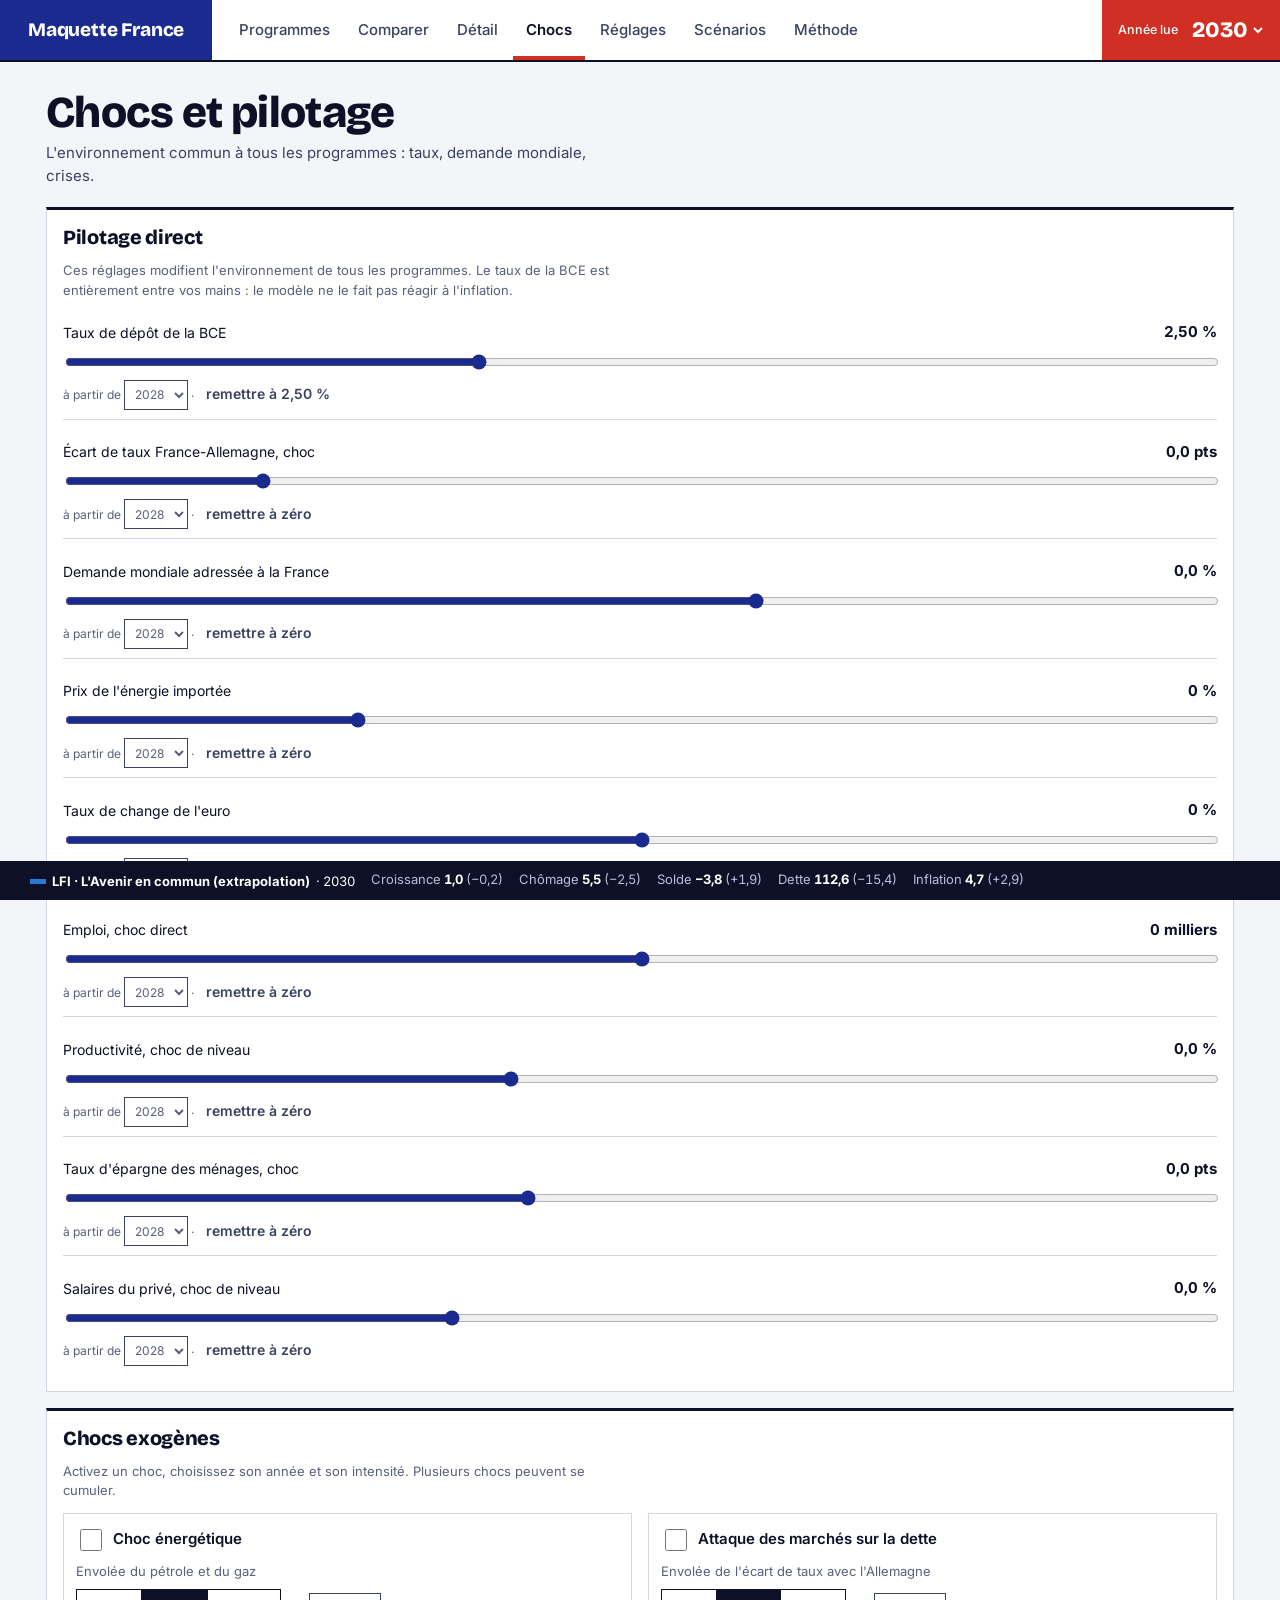
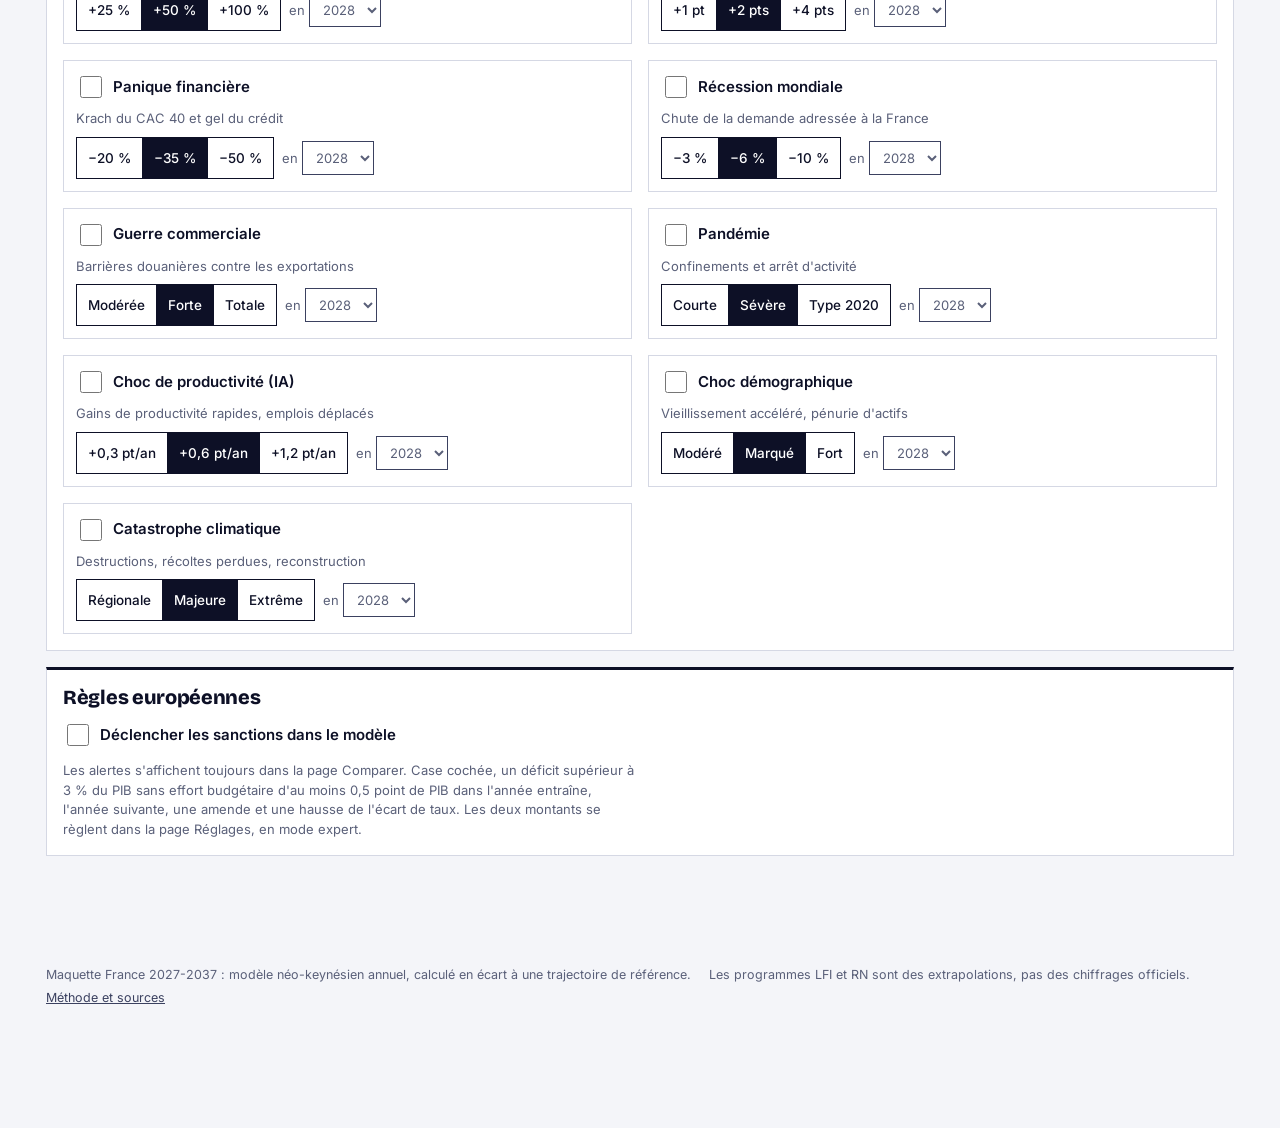
==== chocs.html @ 3ec46826 "Première version du site Maquette France 2027-2037 Page de garde, programmes à mesures cochables, co" ====
<!DOCTYPE html>
<html lang="fr">
<head>
<meta charset="utf-8">
<meta name="viewport" content="width=device-width, initial-scale=1">
<title>Chocs et pilotage · Maquette France 2027-2037</title>
<meta name="description" content="Maquette de l'économie française : cochez les mesures d'un programme, lisez l'effet sur la croissance, l'emploi, le déficit et la dette jusqu'en 2037.">
<link rel="preconnect" href="https://fonts.googleapis.com">
<link rel="preconnect" href="https://fonts.gstatic.com" crossorigin>
<link href="https://fonts.googleapis.com/css2?family=Bricolage+Grotesque:opsz,wght@12..96,600;12..96,800&amp;family=Inter:wght@400;500;600;700&amp;display=swap" rel="stylesheet">
<link rel="stylesheet" href="css/style.css">
</head>
<body data-page="chocs">
<a class="skip" href="#view">Aller au contenu</a>
<header class="top">
  <a class="logo" href="index.html">Maquette France</a>
  <nav class="nav" aria-label="Pages du site">
    <a href="programmes.html">Programmes</a>
    <a href="comparer.html">Comparer</a>
    <a href="detail.html">Détail</a>
    <a href="chocs.html" aria-current="page">Chocs</a>
    <a href="reglages.html">Réglages</a>
    <a href="scenarios.html">Scénarios</a>
    <a href="methode.html">Méthode</a>
  </nav>
  <label class="year"><span>Année lue</span><select id="year" data-act="year" aria-label="Année lue"><option>2027</option><option>2028</option><option>2029</option><option>2030</option><option>2031</option><option>2032</option><option>2037</option></select></label>
</header>
<div class="pagehead">
  <h1>Chocs et pilotage</h1>
  <p>L'environnement commun à tous les programmes : taux, demande mondiale, crises.</p>
</div>
<main id="view"></main>
<div id="live" aria-live="polite"><div class="in"></div></div>
<footer class="foot"><span>Maquette France 2027-2037 : modèle néo-keynésien annuel, calculé en écart à une trajectoire de référence.</span><span>Les programmes LFI et RN sont des extrapolations, pas des chiffrages officiels.</span><a href="methode.html">Méthode et sources</a></footer>
<script src="js/moteur.js"></script>
<script src="js/programmes.js"></script>
<script src="js/app.js"></script>
</body>
</html>
---- css/style.css ----
/* Maquette France 2027-2037 — feuille de style.
   Direction « Cocarde » : bleu cobalt, blanc froid, rouge vif, encre bleu-noir ; angles droits, traits d'encre.
   La page de garde est le drapeau ; les pages intérieures en gardent le bandeau (bleu à gauche, rouge à droite). */
:root{
  --bg:#F4F5F9; --surface:#FFFFFF; --surface2:#ECEEF5; --ink:#0D1026; --ink2:#3B4160; --muted:#5A6079; --line:#D5D8E4;
  --blue:#1B2A8F; --red:#D12F23; --blue-soft:#D9DFFF;
  --accent:#0D1026; --on-accent:#FFFFFF;
  --s0:#737b87; --s1:#2a78d6; --s2:#eb6834; --s3:#1baf7a; --s4:#eda100; --s5:#e87ba4; --s6:#6250d6;
  --pos:#1B2A8F; --neg:#D12F23;
  --good:#0ca30c; --warn:#fab219; --serious:#ec835a; --crit:#C22A20;
  --font:"Inter",system-ui,-apple-system,"Segoe UI",sans-serif; --display:"Bricolage Grotesque","Inter",system-ui,sans-serif;
  color-scheme:light;
}
*{box-sizing:border-box}
html,body{margin:0}
body{background:var(--bg);color:var(--ink);font-family:var(--font);font-size:15px;line-height:1.5;-webkit-text-size-adjust:100%}
button,input,select,textarea{font:inherit;color:inherit}
h1,h2,h3{font-family:var(--display);font-weight:800;margin:0;text-wrap:balance;letter-spacing:-.015em}
h1{font-size:30px;line-height:1.05}
h2{font-size:20px;line-height:1.15}
h3{font-family:var(--font);font-size:12.5px;font-weight:600;text-transform:uppercase;letter-spacing:.08em;color:var(--ink2)}
p{margin:0}
a{color:inherit}
.skip{position:absolute;left:-999px;top:0;background:var(--ink);color:#fff;padding:10px 14px;z-index:50}
.skip:focus{left:0}

/* ---------- Bandeau ---------- */
.top{display:flex;flex-wrap:wrap;align-items:stretch;background:var(--surface);border-bottom:2px solid var(--ink)}
.logo{display:flex;align-items:center;min-height:56px;padding:0 22px;background:var(--blue);color:#fff;font-family:var(--display);font-weight:800;font-size:19px;letter-spacing:-.01em;text-decoration:none;flex:1 1 auto}
.nav{order:3;flex:1 0 100%;display:flex;gap:2px;overflow-x:auto;padding:0 10px;scrollbar-width:none;border-top:1px solid var(--line)}
.nav::-webkit-scrollbar{display:none}
.nav a{display:flex;align-items:center;min-height:46px;padding:0 11px;white-space:nowrap;text-decoration:none;font-weight:500;color:var(--ink2);border-bottom:4px solid transparent;border-top:4px solid transparent}
.nav a:hover{color:var(--ink)}
.nav a[aria-current="page"]{color:var(--ink);font-weight:600;border-bottom-color:var(--red)}
.year{display:flex;align-items:center;gap:8px;padding:0 14px 0 16px;background:var(--red);color:#fff;font-size:12.5px;font-weight:500;flex:0 0 auto}
.year select{background:transparent;border:0;color:#fff;font-family:var(--display);font-weight:800;font-size:22px;min-height:44px;padding:0 2px;cursor:pointer}
.year select option{color:var(--ink);background:#fff;font-family:var(--font);font-size:16px;font-weight:400}
@media(min-width:900px){
  .top{position:sticky;top:0;z-index:20;flex-wrap:nowrap}
  .logo{flex:0 0 auto;min-height:60px;padding:0 28px}
  .nav{order:0;flex:1 1 auto;border-top:0;padding:0 14px}
  .nav a{min-height:60px;padding:0 13px}
}

/* ---------- Pages ---------- */
.pagehead{max-width:1220px;margin:0 auto;padding:28px 16px 4px;display:flex;flex-direction:column;gap:6px}
.pagehead h1{font-size:clamp(30px,5vw,44px)}
.pagehead p{color:var(--ink2);max-width:60ch}
main#view{max-width:1220px;margin:0 auto;padding:16px 16px 110px;display:flex;flex-direction:column;gap:16px}
.card{background:var(--surface);border:1px solid var(--line);border-top:3px solid var(--ink);padding:16px;display:flex;flex-direction:column;gap:12px;min-width:0}
.row{display:flex;flex-wrap:wrap;gap:8px;align-items:center}
.between{justify-content:space-between}
.lbl{font-size:12px;color:var(--muted);text-transform:uppercase;letter-spacing:.08em;font-weight:600}
.chips{display:flex;flex-wrap:wrap;gap:6px}
.chip{border:1.5px solid var(--ink);background:var(--surface);padding:6px 12px;cursor:pointer;display:inline-flex;align-items:center;gap:8px;font-size:14px;font-weight:500;min-height:40px;text-align:left}
.chip[aria-pressed="true"]{background:var(--ink);color:#fff}
.chip.scen[aria-pressed="true"]{background:var(--ink);color:#fff}
.chip.scen[aria-pressed="false"]{color:var(--muted);border-color:var(--line)}
.chip.scen[aria-pressed="false"] .sw{opacity:.4}
span.chip{cursor:default}
.chip.add{border-style:dashed;color:var(--ink2)}
.sw{width:16px;height:5px;display:inline-block;flex:none}
.chip[aria-pressed="true"] .sw{outline:1px solid rgba(255,255,255,.55)}
.sw.dash{background:repeating-linear-gradient(90deg,var(--c) 0 5px,transparent 5px 8px)!important}
.btn{border:1.5px solid var(--ink);background:var(--surface);padding:8px 14px;cursor:pointer;min-height:42px;font-weight:600;font-size:14px;text-decoration:none;display:inline-flex;align-items:center}
.btn:hover{background:var(--surface2)}
.btn.primary{background:var(--ink);color:#fff}
.btn.primary:hover{background:var(--blue)}
.btn.ghost{border-color:transparent;color:var(--ink2)}
.btn.danger{color:var(--crit);border-color:var(--crit)}
.btn:disabled{opacity:.5;cursor:default}
.lnk{border:0;background:none;padding:6px 0;min-height:36px;cursor:pointer;font-weight:600;font-size:13px;color:var(--blue);text-decoration:underline;text-underline-offset:3px}
a:focus-visible,button:focus-visible,input:focus-visible,select:focus-visible,textarea:focus-visible,summary:focus-visible{outline:3px solid var(--blue);outline-offset:2px}
.year select:focus-visible,.logo:focus-visible{outline-color:#fff;outline-offset:-4px}
select,input[type=number],input[type=text],textarea{background:var(--surface);border:1.5px solid var(--ink2);border-radius:0;padding:7px 9px;min-height:42px;max-width:100%}
input[type=number]{width:96px;font-variant-numeric:tabular-nums}
input[type=range]{width:100%;accent-color:var(--blue);min-height:28px}
input[type=checkbox]{accent-color:var(--blue)}
.scroll{overflow-x:auto}
table{border-collapse:collapse;width:100%;font-variant-numeric:tabular-nums}
th,td{padding:9px 10px;text-align:right;border-bottom:1px solid var(--line);vertical-align:top;white-space:nowrap}
th:first-child,td:first-child{text-align:left;white-space:normal;min-width:128px}
thead th{font-size:12.5px;color:var(--ink2);font-weight:600;white-space:normal;vertical-align:bottom;border-bottom:1.5px solid var(--ink)}
th:first-child,td:first-child{position:sticky;left:0;background:var(--surface);z-index:1}
.nm{display:inline-block;max-width:24ch;overflow:hidden;text-overflow:ellipsis;white-space:nowrap;vertical-align:bottom}
@media(max-width:640px){th,td{padding:8px 6px}th:first-child,td:first-child{min-width:104px;max-width:132px}.nm{max-width:7ch}.vs{display:none}.a{font-size:0}.a::after{content:"–";font-size:11.5px}td .v{font-size:14.5px}td .d{font-size:11.5px}}
td .d{display:block;font-size:12px;color:var(--muted)}
td .v{font-weight:600;font-size:15.5px}
tr:last-child td{border-bottom:0}
.hd{display:inline-flex;align-items:center;gap:6px;justify-content:flex-end}
.pill{display:inline-flex;gap:8px;align-items:flex-start;padding:7px 10px;font-size:13.5px;background:var(--surface2);border:1px solid var(--line)}
.pill b{font-weight:700;text-transform:uppercase;font-size:11.5px;letter-spacing:.06em;padding-top:2px}
.pill.warn b{color:#8A5A00} .pill.crit b{color:var(--crit)} .pill.ok b{color:#0A7A0A}
.pill.crit{border-color:var(--crit)}
.alerts{display:flex;flex-direction:column;gap:6px}
.note{color:var(--muted);font-size:13px;max-width:72ch}
.chart{position:relative;width:100%}
.chart svg{display:block;width:100%;height:auto;touch-action:pan-y}
.tip{position:absolute;pointer-events:none;background:var(--surface);border:1.5px solid var(--ink);padding:8px 10px;font-size:13px;box-shadow:4px 4px 0 rgba(13,16,38,.12);min-width:150px;z-index:5;font-variant-numeric:tabular-nums}
.tip .t{font-weight:700;margin-bottom:4px;font-family:var(--display)}
.tip .r{display:flex;justify-content:space-between;gap:12px;align-items:center}
.tip .r span:first-child{display:inline-flex;gap:6px;align-items:center;color:var(--ink2)}
.legend{display:flex;flex-wrap:wrap;gap:6px 14px;font-size:13px;color:var(--ink2)}
.legend span{display:inline-flex;align-items:center;gap:6px}
.bars{display:flex;flex-direction:column;gap:5px}
.bar{display:grid;grid-template-columns:minmax(110px,34%) 1fr 64px;gap:8px;align-items:center;font-size:13.5px}
.bar .track{position:relative;height:16px;background:linear-gradient(90deg,transparent calc(50% - .5px),var(--ink2) calc(50% - .5px),var(--ink2) calc(50% + .5px),transparent calc(50% + .5px))}
.bar .fill{position:absolute;top:1px;bottom:1px;background:var(--pos);left:50%}
.bar .fill.n{background:var(--neg);left:auto;right:50%}
.bar .val{text-align:right;font-variant-numeric:tabular-nums;font-weight:600}
.grid2{display:grid;grid-template-columns:1fr;gap:16px}
@media(min-width:860px){.grid2{grid-template-columns:1fr 1fr}}

/* ---------- Programmes : mesures cochables ---------- */
.pick{display:flex;flex-direction:column;gap:8px}
@media(max-width:700px){.pick .chips{flex-wrap:nowrap;overflow-x:auto;margin:0 -16px;padding:2px 16px 6px;scrollbar-width:none}.pick .chips::-webkit-scrollbar{display:none}.pick .chip{flex:none;white-space:nowrap}}
.pgrid{display:grid;grid-template-columns:minmax(0,1fr);gap:16px;align-items:start}
.pmain{display:flex;flex-direction:column;gap:16px;min-width:0}
.ptitle{font-size:clamp(26px,4.2vw,38px)}
@media(min-width:1000px){
  .pgrid{grid-template-columns:minmax(0,1fr) 410px}
  .pmain{grid-column:1;grid-row:1}
  .aside{grid-column:2;grid-row:1;position:sticky;top:78px;max-height:calc(100vh - 94px);overflow:auto}
}
.aside{border-top-color:var(--blue)}
.kpis{display:grid;grid-template-columns:repeat(3,minmax(0,1fr));gap:0;border-top:1px solid var(--line);border-left:1px solid var(--line)}
.kpi{display:flex;flex-direction:column;gap:1px;padding:10px 10px 11px;border-right:1px solid var(--line);border-bottom:1px solid var(--line);min-width:0}
.kl{font-size:11.5px;font-weight:600;text-transform:uppercase;letter-spacing:.06em;color:var(--muted)}
.kn{font-family:var(--display);font-weight:800;font-size:27px;line-height:1.1;font-variant-numeric:tabular-nums;letter-spacing:-.02em}
.kn small{display:block;font-family:var(--font);font-size:11.5px;font-weight:500;color:var(--muted);letter-spacing:0;margin:1px 0 2px}
.kd{font-size:12px;color:var(--ink2);font-variant-numeric:tabular-nums}
@media(max-width:420px){.kn{font-size:23px}.kpi{padding:8px 7px 9px}}
.secbox{gap:0;padding:0}
.sech{display:flex;flex-wrap:wrap;align-items:baseline;gap:2px 14px;padding:14px 16px 10px;border-bottom:1.5px solid var(--ink)}
.sech h2{font-size:18px;flex:1 1 240px}
.sech .sm{font-size:12.5px;color:var(--ink2);font-variant-numeric:tabular-nums}
.mrow{display:flex;align-items:flex-start;gap:0;border-bottom:1px solid var(--line)}
.mrow:last-child{border-bottom:0}
.mrow .ck{flex:none;width:24px;height:24px;margin:14px 6px 14px 16px;cursor:pointer}
.mrow.off .mt,.mrow.off .ms{color:var(--muted)}
.mrow.off .mt{font-weight:500}
.mrow.off{background:var(--bg)}
details.meas{flex:1;min-width:0}
details.meas>summary{position:relative;padding:12px 38px 12px 8px;cursor:pointer;display:flex;flex-direction:column;gap:2px;list-style:none;min-height:52px;justify-content:center}
details.meas>summary::-webkit-details-marker{display:none}
details.meas>summary::after{content:"+";position:absolute;right:14px;top:12px;color:var(--ink2);font-family:var(--display);font-weight:600;font-size:20px;line-height:1.2}
details.meas[open]>summary::after{content:"−"}
.meas .mt{font-weight:600;font-size:14.5px;line-height:1.3}
.meas .ms{font-size:12.5px;color:var(--ink2);font-variant-numeric:tabular-nums}
.meas .mb{padding:4px 14px 14px 8px;display:flex;flex-direction:column;gap:10px}
.meas label.sw-t{flex-direction:row;align-items:center;font-size:13.5px;color:var(--ink)}
.meas label{display:inline-flex;flex-direction:column;gap:3px;font-size:12px;color:var(--muted);max-width:100%;min-width:0}
.meas select,.meas input[type=text]{max-width:100%}
.meas .kv{font-size:13px}
.meas .hint{font-size:12.5px;color:var(--ink2);background:var(--surface2);padding:8px 10px}
.meas .x{border:0;background:none;color:var(--muted);cursor:pointer;font-size:18px;line-height:1;padding:4px 8px}
.dot{display:inline-block;width:9px;height:9px;margin:0 5px 1px 7px;vertical-align:middle;background:var(--muted)}
.dot.src-c{background:var(--good);border-radius:50%} .dot.src-m{background:var(--s1)} .dot.src-e{background:var(--warn);transform:rotate(45deg)}
.tag{font-size:11.5px;border:1px solid var(--ink2);padding:1px 8px;color:var(--ink2);font-weight:500}
.tag.src-c{border-color:var(--good)} .tag.src-m{border-color:var(--s1)} .tag.src-e{border-color:#B07A00}
.bt{display:flex;flex-direction:column;gap:6px;min-width:0}
.bt table{width:100%} .bt td{padding:2px 4px 2px 0} .bt th{font-size:12px;text-align:left;font-weight:500;color:var(--muted)}
.bt input[type=number]{width:100%;min-width:64px}
.step{display:inline-flex;align-items:center;gap:4px}
.step button{width:42px;height:42px;border:1.5px solid var(--ink2);background:var(--surface);cursor:pointer;font-size:18px}
.unit{font-size:13px;color:var(--ink2)}
details.manage>summary{cursor:pointer;font-weight:600;list-style:none;min-height:28px;display:flex;align-items:center;justify-content:space-between;gap:10px}
details.manage>summary::-webkit-details-marker{display:none}
details.manage>summary::after{content:"+";font-family:var(--display);font-size:20px;color:var(--ink2)}
details.manage[open]>summary::after{content:"−"}
.progbody{display:flex;flex-direction:column;gap:12px;padding-top:4px}

/* ---------- Chocs, réglages, scénarios, méthode ---------- */
.shock{border:1px solid var(--line);padding:12px;display:flex;flex-direction:column;gap:8px;background:var(--surface)}
.shock.on{border:1.5px solid var(--red)}
.sw-t{display:inline-flex;align-items:center;gap:8px;cursor:pointer;font-weight:600}
.sw-t input{width:22px;height:22px}
.seg{display:inline-flex;border:1.5px solid var(--ink)}
.seg button{border:0;background:var(--surface);padding:7px 11px;cursor:pointer;min-height:40px;font-size:13.5px;font-weight:500;border-right:1.5px solid var(--ink)}
.seg button:last-child{border-right:0}
.seg button[aria-pressed="true"]{background:var(--ink);color:#fff}
.param{display:grid;grid-template-columns:1fr auto;gap:2px 10px;align-items:center;padding:9px 0;border-bottom:1px solid var(--line)}
.param:last-child{border-bottom:0}
.param .name{font-size:14px}
.param .num{font-variant-numeric:tabular-nums;font-weight:700;min-width:56px;text-align:right}
.param input[type=range]{grid-column:1/-1}
.param .help{grid-column:1/-1;font-size:12px;color:var(--muted)}
.param.mod .name::after{content:" · modifié";color:var(--crit);font-size:12px;font-weight:600}
#live{position:fixed;left:0;right:0;bottom:0;background:var(--ink);color:#fff;padding:9px 14px calc(9px + env(safe-area-inset-bottom,0px));z-index:15;display:none}
#live .in{max-width:1220px;margin:0 auto;display:flex;gap:4px 16px;flex-wrap:wrap;align-items:baseline;font-size:13px;font-variant-numeric:tabular-nums}
#live b{font-weight:700}
#live .k{color:#B9BEDA}
#live .nm{max-width:16ch}
.src li{margin:4px 0}
.src{padding-left:18px;margin:0;font-size:13.5px;color:var(--ink2)}
.src a{color:var(--blue)}
.sc{display:flex;justify-content:space-between;gap:10px;align-items:center;padding:10px 0;border-bottom:1px solid var(--line);flex-wrap:wrap}
.sc:last-child{border-bottom:0}
.sc .m{font-size:12.5px;color:var(--muted)}
.kv{display:grid;grid-template-columns:1fr auto;gap:5px 12px;font-size:14px;font-variant-numeric:tabular-nums}
.kv span:nth-child(even){text-align:right;font-weight:700}
.foot{max-width:1220px;margin:0 auto;padding:0 16px 120px;color:var(--muted);font-size:12.5px;display:flex;flex-wrap:wrap;gap:4px 18px}
.foot a{color:var(--ink2)}
@media (prefers-reduced-motion:no-preference){.fill{transition:width .2s}}

/* ---------- Page de garde : le drapeau ---------- */
.cover{display:grid;grid-template-columns:1fr;min-height:100vh;min-height:100dvh;background:#FBFBFD}
.band{display:flex;flex-direction:column;justify-content:space-between;gap:28px;padding:22px 22px 26px;min-width:0}
.band.blue{background:var(--blue);color:#fff}
.band.red{background:var(--red);color:#fff}
.band.white{background:#FBFBFD;color:var(--ink);gap:28px;justify-content:flex-start}
.band p{font-size:15px;line-height:1.5;max-width:22em}
.band.blue p{color:var(--blue-soft)}
.wordmark{font-family:var(--display);font-weight:800;font-size:22px;letter-spacing:-.01em;text-decoration:none;color:#fff;align-self:flex-start;padding:6px 0}
.bandfoot{display:flex;flex-direction:column;gap:12px}
.big{font-family:var(--display);font-weight:800;font-size:88px;line-height:.84;letter-spacing:-.05em}
.big br{display:none}
.covernav{display:flex;flex-wrap:wrap;gap:4px 26px;font-size:15px;font-weight:600}
.covernav a{text-decoration:none;padding:12px 0;border-bottom:3px solid transparent}
.covernav a:hover{border-bottom-color:var(--red)}
.pitch{display:flex;flex-direction:column;gap:20px}
.pitch h1{font-size:clamp(36px,8.6vw,58px);line-height:1;letter-spacing:-.03em}
.pitch .lead{font-size:17px;line-height:1.55;color:var(--ink2);max-width:30em}
.cands{display:flex;flex-direction:column;gap:10px}
.cand{display:flex;align-items:center;gap:14px;min-height:60px;padding:8px 18px;border:2px solid var(--ink);cursor:pointer;background:#fff}
.cand input{width:22px;height:22px;margin:0;flex:none}
.cand .cn{font-size:17px;font-weight:600;flex:1}
.cand .ct{font-size:13px;color:var(--ink2)}
.cand.soon{border:2px dashed #8A90AB;color:var(--ink2);cursor:default;background:transparent}
.cand:has(input:checked){box-shadow:5px 5px 0 var(--blue)}
.ctas{display:flex;flex-wrap:wrap;align-items:center;gap:12px 28px;padding-top:6px}
.cta{display:inline-flex;align-items:center;min-height:56px;padding:0 30px;background:var(--ink);color:#fff;font-family:var(--display);font-size:18px;font-weight:600;text-decoration:none}
.cta:hover{background:var(--blue)}
.more{font-size:15px;font-weight:600;padding:14px 0}
.fine{font-size:13px;color:var(--muted);max-width:40em}
@media(min-width:960px){
  .cover{grid-template-columns:3fr 5fr 2.2fr}
  .band{padding:36px 36px 40px;gap:40px}
  .band.white{padding:28px clamp(28px,4vw,56px) 40px;gap:36px}
  .band.white .covernav{justify-content:flex-end}
  .pitch{flex:1;justify-content:center}
  .pitch h1{font-size:clamp(38px,4.4vw,58px)}
  .big{font-size:clamp(104px,12vw,172px)}
  .big br{display:inline}
  .bandfoot{gap:18px}
}
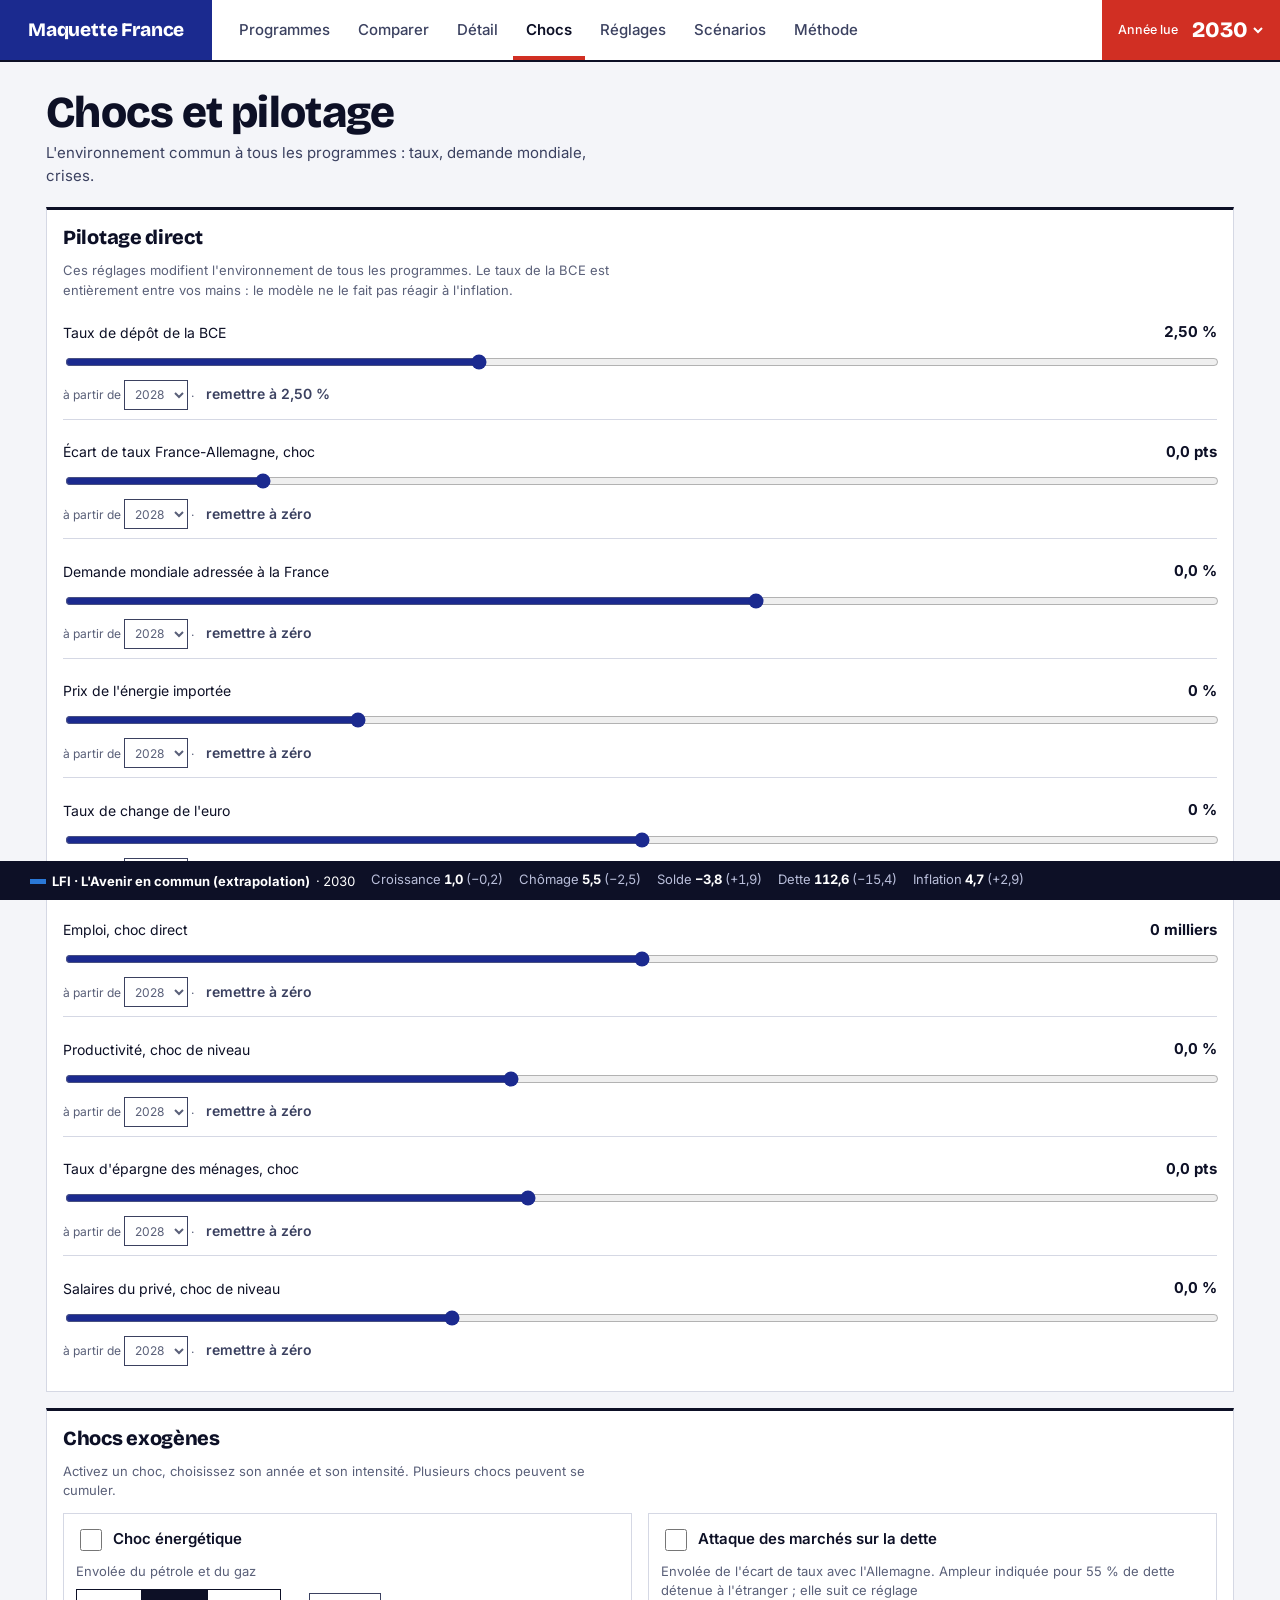
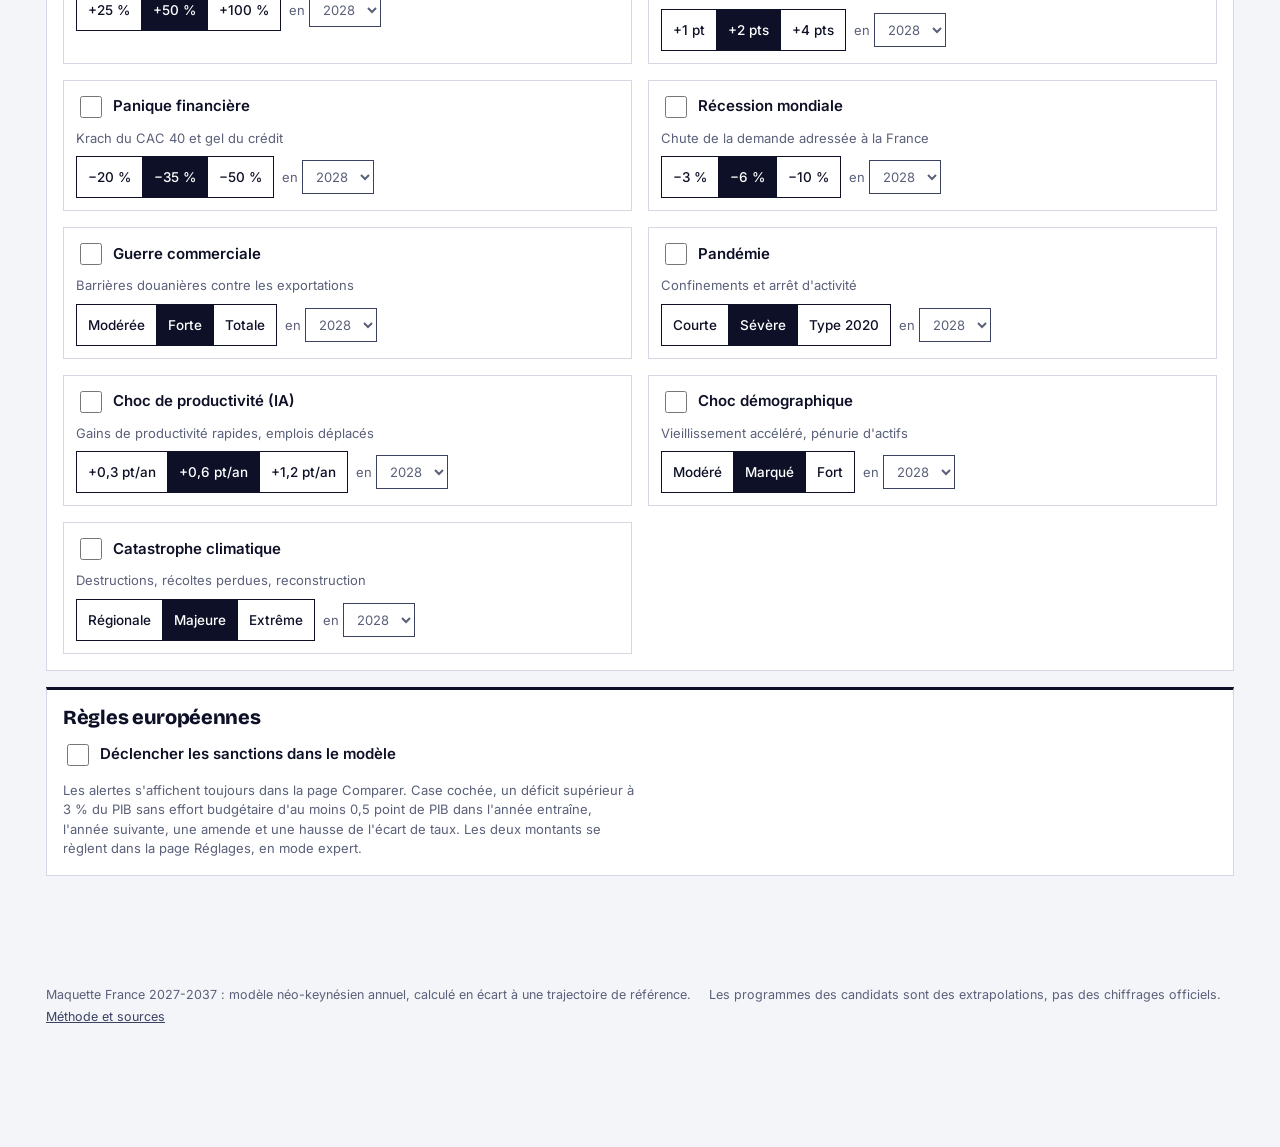
==== commit 6731126b: "Programmes Philippe et Lisnard (extrapolations) - Philippe : cible de déficit et clé de partage de l" ====
--- a/chocs.html
+++ b/chocs.html
@@ -31,7 +31,7 @@
 </div>
 <main id="view"></main>
 <div id="live" aria-live="polite"><div class="in"></div></div>
-<footer class="foot"><span>Maquette France 2027-2037 : modèle néo-keynésien annuel, calculé en écart à une trajectoire de référence.</span><span>Les programmes LFI et RN sont des extrapolations, pas des chiffrages officiels.</span><a href="methode.html">Méthode et sources</a></footer>
+<footer class="foot"><span>Maquette France 2027-2037 : modèle néo-keynésien annuel, calculé en écart à une trajectoire de référence.</span><span>Les programmes des candidats sont des extrapolations, pas des chiffrages officiels.</span><a href="methode.html">Méthode et sources</a></footer>
 <script src="js/moteur.js"></script>
 <script src="js/programmes.js"></script>
 <script src="js/app.js"></script>
--- a/css/style.css
+++ b/css/style.css
@@ -83,10 +83,12 @@
 thead th{font-size:12.5px;color:var(--ink2);font-weight:600;white-space:normal;vertical-align:bottom;border-bottom:1.5px solid var(--ink)}
 th:first-child,td:first-child{position:sticky;left:0;background:var(--surface);z-index:1}
 .nm{display:inline-block;max-width:24ch;overflow:hidden;text-overflow:ellipsis;white-space:nowrap;vertical-align:bottom}
-@media(max-width:640px){th,td{padding:8px 6px}th:first-child,td:first-child{min-width:104px;max-width:132px}.nm{max-width:7ch}.vs{display:none}.a{font-size:0}.a::after{content:"–";font-size:11.5px}td .v{font-size:14.5px}td .d{font-size:11.5px}}
+@media(max-width:640px){th,td{padding:8px 6px}th:first-child,td:first-child{min-width:104px;max-width:132px}.nm{max-width:7ch}.vs{display:none}.a{font-size:0}.a::after{content:" à ";font-size:11.5px}td .v{font-size:14.5px}td .d{font-size:11.5px}}
 td .d{display:block;font-size:12px;color:var(--muted)}
 td .v{font-weight:600;font-size:15.5px}
 tr:last-child td{border-bottom:0}
+tr.sect th{position:static;text-align:left;padding:20px 10px 7px;font-size:11.5px;font-weight:700;letter-spacing:.08em;text-transform:uppercase;color:var(--blue);background:var(--surface);border-bottom:1.5px solid var(--ink);white-space:normal}
+tbody tr.sect:first-child th{padding-top:10px}
 .hd{display:inline-flex;align-items:center;gap:6px;justify-content:flex-end}
 .pill{display:inline-flex;gap:8px;align-items:flex-start;padding:7px 10px;font-size:13.5px;background:var(--surface2);border:1px solid var(--line)}
 .pill b{font-weight:700;text-transform:uppercase;font-size:11.5px;letter-spacing:.06em;padding-top:2px}
